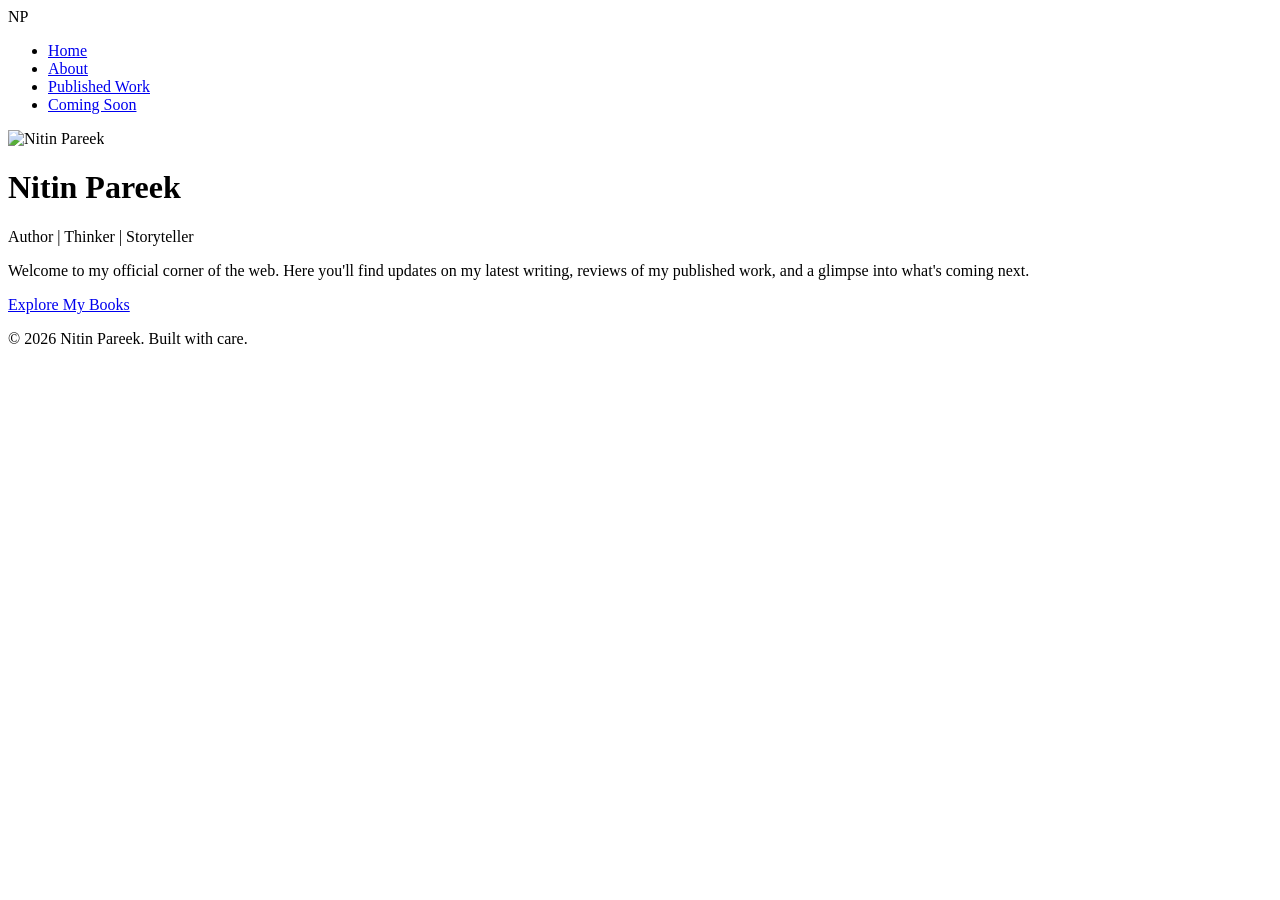
==== index.html @ 77d1ccd4 "Create index.html initial code from Gemini" ====
<!DOCTYPE html>
<html lang="en">
<head>
    <meta charset="UTF-8">
    <meta name="viewport" content="width=device-width, initial-scale=1.0">
    <title>Nitin Pareek | Author</title>
    <link rel="stylesheet" href="style.css">
    <link href="https://fonts.googleapis.com/css2?family=Montserrat:wght@400;700&family=Playfair+Display:ital,wght@0,400;0,700;1,400&display=swap" rel="stylesheet">
</head>
<body>

    <nav class="navbar">
        <div class="logo">NP</div>
        <ul class="nav-links">
            <li><a href="index.html">Home</a></li>
            <li><a href="about.html">About</a></li>
            <li><a href="works.html">Published Work</a></li>
            <li><a href="upcoming.html">Coming Soon</a></li>
        </ul>
    </nav>

    <header class="hero">
        <div class="container hero-flex">
            <div class="hero-image">
                <img src="nitin-photo.jpg" alt="Nitin Pareek">
            </div>
            <div class="hero-text">
                <h1>Nitin Pareek</h1>
                <p class="subtitle">Author | Thinker | Storyteller</p>
                <p class="description">
                    Welcome to my official corner of the web. Here you'll find updates on my latest writing, reviews of my published work, and a glimpse into what's coming next.
                </p>
                <a href="works.html" class="btn">Explore My Books</a>
            </div>
        </div>
    </header>

    <footer>
        <p>&copy; 2026 Nitin Pareek. Built with care.</p>
    </footer>

</body>
</html>
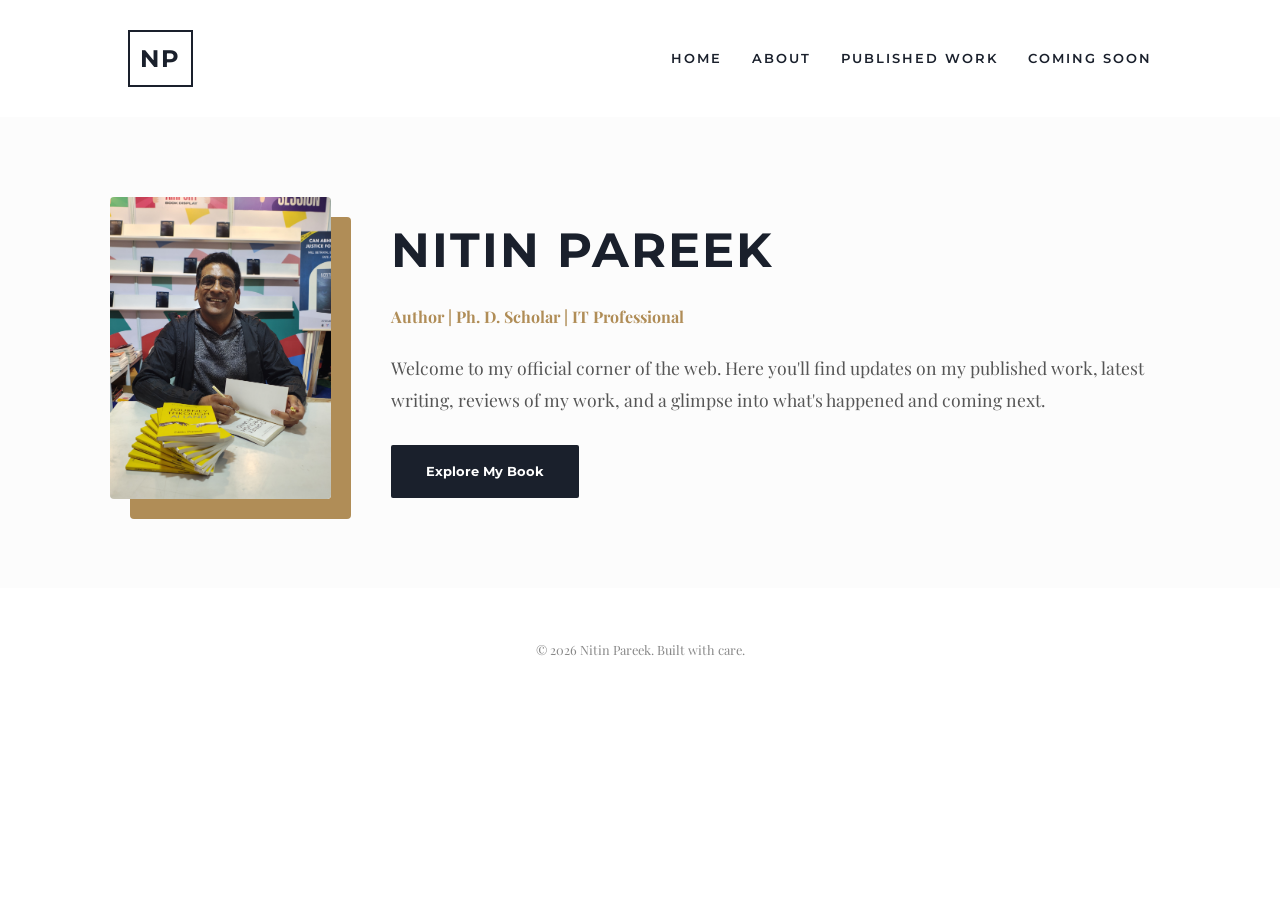
==== commit 7d6f9444: "Update index.html Made some changes" ====
--- a/index.html
+++ b/index.html
@@ -1,5 +1,6 @@
 <!DOCTYPE html>
 <html lang="en">
+
 <head>
     <meta charset="UTF-8">
     <meta name="viewport" content="width=device-width, initial-scale=1.0">
@@ -7,8 +8,8 @@
     <link rel="stylesheet" href="style.css">
     <link href="https://fonts.googleapis.com/css2?family=Montserrat:wght@400;700&family=Playfair+Display:ital,wght@0,400;0,700;1,400&display=swap" rel="stylesheet">
 </head>
+
 <body>
-
     <nav class="navbar">
         <div class="logo">NP</div>
         <ul class="nav-links">
@@ -18,26 +19,19 @@
             <li><a href="upcoming.html">Coming Soon</a></li>
         </ul>
     </nav>
-
     <header class="hero">
         <div class="container hero-flex">
-            <div class="hero-image">
-                <img src="nitin-photo.jpg" alt="Nitin Pareek">
-            </div>
+            <div class="hero-image"><img src="nitin-photo.jpg" alt="Nitin Pareek"></div>
             <div class="hero-text">
                 <h1>Nitin Pareek</h1>
-                <p class="subtitle">Author | Thinker | Storyteller</p>
-                <p class="description">
-                    Welcome to my official corner of the web. Here you'll find updates on my latest writing, reviews of my published work, and a glimpse into what's coming next.
-                </p>
-                <a href="works.html" class="btn">Explore My Books</a>
+                <p class="subtitle">Author | Ph. D. Scholar | IT Professional</p>
+                <p class="description">Welcome to my official corner of the web. Here you&apos;ll find updates on my published work, latest writing, reviews of my work, and a glimpse into what&apos;s happened and coming next.</p><a href="works.html" class="btn">Explore My Book</a>
             </div>
         </div>
     </header>
-
     <footer>
         <p>&copy; 2026 Nitin Pareek. Built with care.</p>
     </footer>
+</body>
 
-</body>
 </html>
--- a/style.css
+++ b/style.css
@@ -0,0 +1,128 @@
+/* General Reset */
+* { margin: 0; padding: 0; box-sizing: border-box; }
+
+:root {
+    --primary-color: #1a202c; /* Deep Navy */
+    --accent-color: #b08d57;  /* Gold/Tan */
+    --text-color: #333;
+    --bg-color: #ffffff;
+}
+
+body {
+    font-family: 'Playfair Display', serif; /* Elegant Serif for body */
+    line-height: 1.8;
+    color: var(--text-color);
+    background-color: var(--bg-color);
+}
+
+h1, h2, h3, .logo, .nav-links {
+    font-family: 'Montserrat', sans-serif; /* Modern Sans-Serif for headers */
+    text-transform: uppercase;
+    letter-spacing: 2px;
+}
+
+.container {
+    max-width: 1100px;
+    margin: 0 auto;
+    padding: 0 20px;
+}
+
+/* Navigation */
+.navbar {
+    display: flex;
+    justify-content: space-between;
+    align-items: center;
+    padding: 30px 10%;
+    background: #fff;
+}
+
+.logo {
+    font-size: 1.5rem;
+    font-weight: 700;
+    color: var(--primary-color);
+    border: 2px solid var(--primary-color);
+    padding: 5px 10px;
+}
+
+.nav-links {
+    display: flex;
+    list-style: none;
+    gap: 30px;
+}
+
+.nav-links a {
+    text-decoration: none;
+    color: var(--primary-color);
+    font-size: 0.8rem;
+    font-weight: 600;
+    transition: 0.3s;
+}
+
+.nav-links a:hover { color: var(--accent-color); }
+
+/* Hero Section */
+.hero {
+    padding: 80px 0;
+    background-color: #fcfcfc;
+}
+
+.hero-flex {
+    display: flex;
+    align-items: center;
+    gap: 60px;
+}
+
+.hero-image img {
+    width: 100%;
+    max-width: 400px;
+    border-radius: 4px;
+    box-shadow: 20px 20px 0px var(--accent-color); /* Elegant shadow effect */
+}
+
+.hero-text h1 {
+    font-size: 3rem;
+    color: var(--primary-color);
+    margin-bottom: 10px;
+}
+
+.subtitle {
+    color: var(--accent-color);
+    font-weight: bold;
+    margin-bottom: 20px;
+}
+
+.description {
+    font-size: 1.1rem;
+    margin-bottom: 30px;
+    color: #555;
+}
+
+.btn {
+    display: inline-block;
+    padding: 15px 35px;
+    background-color: var(--primary-color);
+    color: #fff;
+    text-decoration: none;
+    font-family: 'Montserrat', sans-serif;
+    font-size: 0.8rem;
+    font-weight: bold;
+    border-radius: 2px;
+    transition: 0.3s;
+}
+
+.btn:hover { background-color: var(--accent-color); }
+
+/* Footer */
+footer {
+    text-align: center;
+    padding: 50px 0;
+    font-size: 0.8rem;
+    color: #888;
+}
+
+/* Responsive */
+@media (max-width: 768px) {
+    .hero-flex { flex-direction: column; text-align: center; }
+    .nav-links { display: none; } /* Simplification for now */
+    .hero-image img { box-shadow: 10px 10px 0px var(--accent-color); }
+}
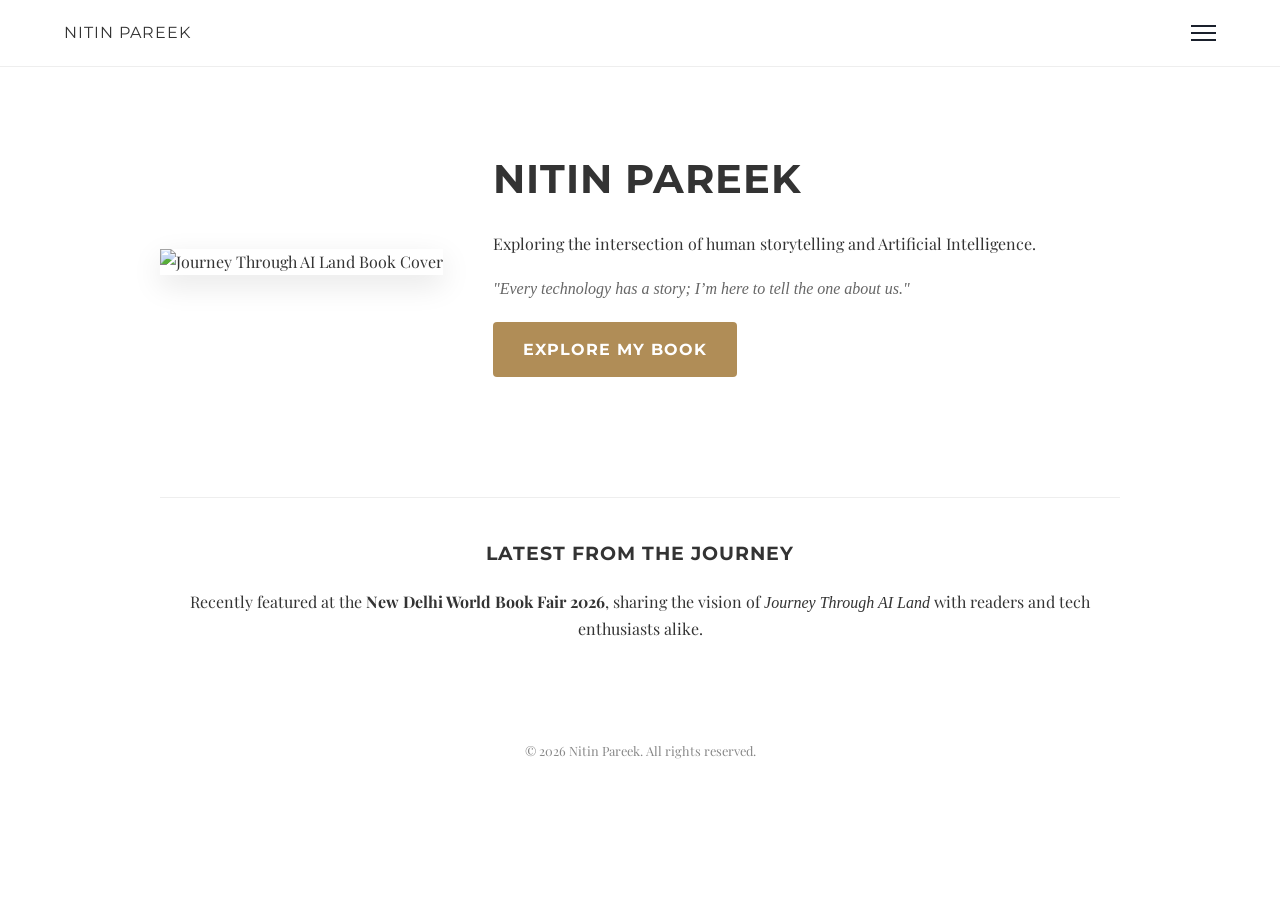
==== commit 8c1f9af5: "Update index.html" ====
--- a/index.html
+++ b/index.html
@@ -1,37 +1,48 @@
 <!DOCTYPE html>
 <html lang="en">
-
 <head>
     <meta charset="UTF-8">
     <meta name="viewport" content="width=device-width, initial-scale=1.0">
     <title>Nitin Pareek | Author</title>
+    <link href="https://fonts.googleapis.com/css2?family=Montserrat:wght@400;700&family=Playfair+Display:ital,wght@0,400;0,700;1,400&display=swap" rel="stylesheet">
     <link rel="stylesheet" href="style.css">
-    <link href="https://fonts.googleapis.com/css2?family=Montserrat:wght@400;700&family=Playfair+Display:ital,wght@0,400;0,700;1,400&display=swap" rel="stylesheet">
+    <script src="header.js" defer></script>
 </head>
+<body>
 
-<body>
-    <nav class="navbar">
-        <div class="logo">NP</div>
-        <ul class="nav-links">
-            <li><a href="index.html">Home</a></li>
-            <li><a href="about.html">About</a></li>
-            <li><a href="works.html">Published Work</a></li>
-            <li><a href="upcoming.html">Coming Soon</a></li>
-        </ul>
-    </nav>
-    <header class="hero">
-        <div class="container hero-flex">
-            <div class="hero-image"><img src="nitin-photo.jpg" alt="Nitin Pareek"></div>
-            <div class="hero-text">
+    <main class="container">
+        <section class="hero-flex">
+            <div class="hero-image">
+                <img src="photos/book-cover.jpg" alt="Journey Through AI Land Book Cover">
+            </div>
+
+            <div class="hero-content">
                 <h1>Nitin Pareek</h1>
-                <p class="subtitle">Author | Ph. D. Scholar | IT Professional</p>
-                <p class="description">Welcome to my official corner of the web. Here you&apos;ll find updates on my published work, latest writing, reviews of my work, and a glimpse into what&apos;s happened and coming next.</p><a href="works.html" class="btn">Explore My Book</a>
+                <p class="subtitle">Exploring the intersection of human storytelling and Artificial Intelligence.</p>
+                
+                <p style="margin-top: 20px; color: #666; font-style: italic;">
+                    "Every technology has a story; I’m here to tell the one about us."
+                </p>
+
+                <div class="cta-area">
+                    <a href="works.html" class="btn-primary">Explore My Book</a>
+                </div>
             </div>
-        </div>
-    </header>
+        </section>
+
+        <hr style="border: 0; border-top: 1px solid #eee; margin: 40px 0;">
+
+        <section style="text-align: center; padding-bottom: 60px;">
+            <h2 style="font-size: 1.2rem; margin-bottom: 20px;">Latest from the Journey</h2>
+            <p>Recently featured at the <strong>New Delhi World Book Fair 2026</strong>, sharing the vision of <em>Journey Through AI Land</em> with readers and tech enthusiasts alike.</p>
+        </section>
+    </main>
+
     <footer>
-        <p>&copy; 2026 Nitin Pareek. Built with care.</p>
+        <p style="text-align: center; padding: 40px 0; font-size: 0.8rem; color: #888;">
+            &copy; 2026 Nitin Pareek. All rights reserved.
+        </p>
     </footer>
+
 </body>
-
 </html>
--- a/style.css
+++ b/style.css
@@ -1,128 +1,213 @@
-/* General Reset */
-* { margin: 0; padding: 0; box-sizing: border-box; }
+/* =========================================
+   1. CORE RESET & VARIABLES
+   ========================================= */
+* { 
+    margin: 0; 
+    padding: 0; 
+    box-sizing: border-box; 
+}
 
 :root {
-    --primary-color: #1a202c; /* Deep Navy */
-    --accent-color: #b08d57;  /* Gold/Tan */
+    --primary-color: #1a202c; 
+    --accent-color: #b08d57;  
     --text-color: #333;
     --bg-color: #ffffff;
 }
 
 body {
-    font-family: 'Playfair Display', serif; /* Elegant Serif for body */
-    line-height: 1.8;
+    font-family: 'Playfair Display', serif;
+    line-height: 1.6;
     color: var(--text-color);
     background-color: var(--bg-color);
-}
-
-h1, h2, h3, .logo, .nav-links {
-    font-family: 'Montserrat', sans-serif; /* Modern Sans-Serif for headers */
+    overflow-x: hidden;
+}
+
+h1, h2, h3, .logo, .nav-links, .btn-primary {
+    font-family: 'Montserrat', sans-serif;
     text-transform: uppercase;
-    letter-spacing: 2px;
+    letter-spacing: 1px;
 }
 
 .container {
-    max-width: 1100px;
+    max-width: 1000px;
     margin: 0 auto;
     padding: 0 20px;
 }
 
-/* Navigation */
+/* =========================================
+   2. GLOBAL HAMBURGER NAV (Works with header.js)
+   ========================================= */
 .navbar {
     display: flex;
     justify-content: space-between;
     align-items: center;
-    padding: 30px 10%;
+    padding: 20px 5%;
     background: #fff;
-}
-
-.logo {
-    font-size: 1.5rem;
-    font-weight: 700;
-    color: var(--primary-color);
-    border: 2px solid var(--primary-color);
-    padding: 5px 10px;
+    border-bottom: 1px solid #eee;
+    position: sticky;
+    top: 0;
+    z-index: 1001;
+}
+
+.hamburger {
+    display: flex;
+    flex-direction: column;
+    gap: 5px;
+    cursor: pointer;
+    z-index: 1002;
+}
+
+.bar {
+    width: 25px;
+    height: 2px;
+    background-color: var(--primary-color);
+    transition: 0.4s;
 }
 
 .nav-links {
-    display: flex;
+    position: fixed;
+    top: 0;
+    right: -100%; 
+    width: 280px;
+    height: 100vh;
+    background: #fff;
+    display: flex;
+    flex-direction: column;
+    justify-content: center;
+    align-items: center;
+    gap: 25px;
+    transition: 0.4s ease-in-out;
+    z-index: 1001;
     list-style: none;
-    gap: 30px;
-}
+    box-shadow: -5px 0 15px rgba(0,0,0,0.05);
+}
+
+.nav-links.active { right: 0; }
 
 .nav-links a {
     text-decoration: none;
     color: var(--primary-color);
-    font-size: 0.8rem;
-    font-weight: 600;
-    transition: 0.3s;
-}
-
-.nav-links a:hover { color: var(--accent-color); }
-
-/* Hero Section */
-.hero {
+    font-size: 1.1rem;
+    font-weight: 500;
+}
+
+.nav-overlay {
+    position: fixed;
+    top: 0;
+    left: 0;
+    width: 100%;
+    height: 100%;
+    background: rgba(0,0,0,0.3);
+    display: none;
+    z-index: 1000;
+}
+
+.nav-overlay.active { display: block; }
+
+/* =========================================
+   3. INDEX / HERO SECTION
+   ========================================= */
+.hero-flex {
+    display: flex;
+    align-items: center;
+    gap: 50px;
     padding: 80px 0;
-    background-color: #fcfcfc;
-}
-
-.hero-flex {
-    display: flex;
-    align-items: center;
-    gap: 60px;
 }
 
 .hero-image img {
+    max-width: 350px; /* STOPS IMAGE FROM BEING TOO BIG */
     width: 100%;
-    max-width: 400px;
-    border-radius: 4px;
-    box-shadow: 20px 20px 0px var(--accent-color); /* Elegant shadow effect */
-}
-
-.hero-text h1 {
-    font-size: 3rem;
-    color: var(--primary-color);
-    margin-bottom: 10px;
-}
-
-.subtitle {
-    color: var(--accent-color);
-    font-weight: bold;
-    margin-bottom: 20px;
-}
-
-.description {
-    font-size: 1.1rem;
-    margin-bottom: 30px;
-    color: #555;
-}
-
-.btn {
+    height: auto;
+    box-shadow: 0 10px 30px rgba(0,0,0,0.1);
+}
+
+.hero-content h1 { font-size: 2.5rem; margin-bottom: 20px; }
+
+.btn-primary {
     display: inline-block;
-    padding: 15px 35px;
-    background-color: var(--primary-color);
+    padding: 15px 30px;
+    background-color: var(--accent-color);
     color: #fff;
     text-decoration: none;
-    font-family: 'Montserrat', sans-serif;
-    font-size: 0.8rem;
-    font-weight: bold;
-    border-radius: 2px;
-    transition: 0.3s;
-}
-
-.btn:hover { background-color: var(--accent-color); }
-
-/* Footer */
-footer {
-    text-align: center;
-    padding: 50px 0;
-    font-size: 0.8rem;
-    color: #888;
-}
-
-/* Responsive */
-@media (max-width: 768px) {
-    .hero-flex { flex-direction: column; text-align: center; }
-    .nav-links { display: none; } /* Simplification for now */
-    .hero-image img { box-shadow: 10px 10px 0px var(--accent-color); }
-}
+    font-weight: 700;
+    border-radius: 4px;
+    margin-top: 20px;
+}
+
+/* =========================================
+   4. MY BOOK PAGE (WORKS.HTML)
+   ========================================= */
+.book-display {
+    display: flex;
+    gap: 40px;
+    margin-top: 40px;
+}
+
+.book-main-img {
+    max-width: 300px; /* STOPS BOOK COVER FROM BEING TOO BIG */
+    width: 100%;
+    height: auto;
+}
+
+/* Store Logos (Amazon/Google) */
+.store-link img {
+    height: 35px; /* STOPS LOGOS FROM LOOKING HUGE */
+    width: auto;
+    display: block;
+}
+
+.store-grid {
+    display: grid;
+    grid-template-columns: repeat(auto-fit, minmax(200px, 1fr));
+    gap: 20px;
+    margin-top: 30px;
+}
+
+/* =========================================
+   5. GALLERY (3-COLUMN BALANCED GRID)
+   ========================================= */
+.gallery-grid {
+    display: grid;
+    grid-template-columns: repeat(3, 1fr);
+    gap: 20px;
+    margin: 40px auto;
+}
+
+.gallery-item {
+    display: flex;
+    justify-content: center;
+    align-items: center;
+    height: 300px;
+    overflow: hidden;
+}
+
+.gallery-item img {
+    max-width: 100%;
+    max-height: 100%;
+    object-fit: contain;
+    cursor: pointer;
+}
+
+/* =========================================
+   6. WRITINGS / ARTICLES
+   ========================================= */
+.article-card {
+    padding: 30px;
+    border-bottom: 1px solid #eee;
+    margin-bottom: 20px;
+}
+
+.category { color: var(--accent-color); font-weight: bold; font-size: 0.8rem; }
+
+/* =========================================
+   7. RESPONSIVE DESIGN
+   ========================================= */
+@media (max-width: 850px) {
+    .hero-flex, .book-display { flex-direction: column; text-align: center; }
+    .gallery-grid { grid-template-columns: repeat(2, 1fr); }
+}
+
+@media (max-width: 500px) {
+    .gallery-grid { grid-template-columns: 1fr; }
+    .hero-image img { max-width: 250px; }
+}
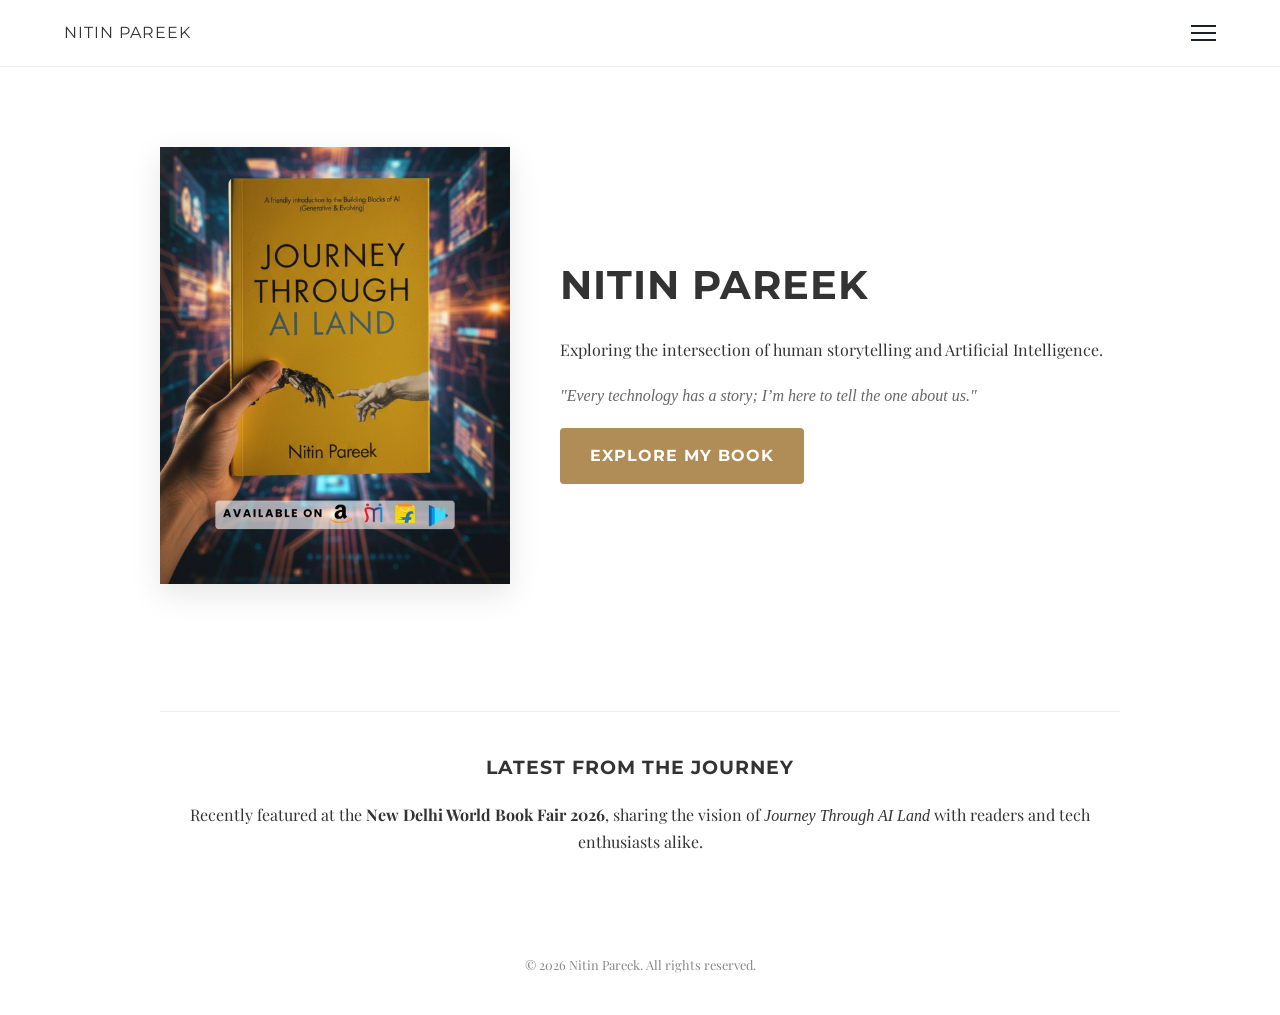
==== commit c5207b65: "Update index.html" ====
--- a/index.html
+++ b/index.html
@@ -13,7 +13,7 @@
     <main class="container">
         <section class="hero-flex">
             <div class="hero-image">
-                <img src="photos/book-cover.jpg" alt="Journey Through AI Land Book Cover">
+                <img src="book-cover.jpg" alt="Journey Through AI Land Book Cover">
             </div>
 
             <div class="hero-content">
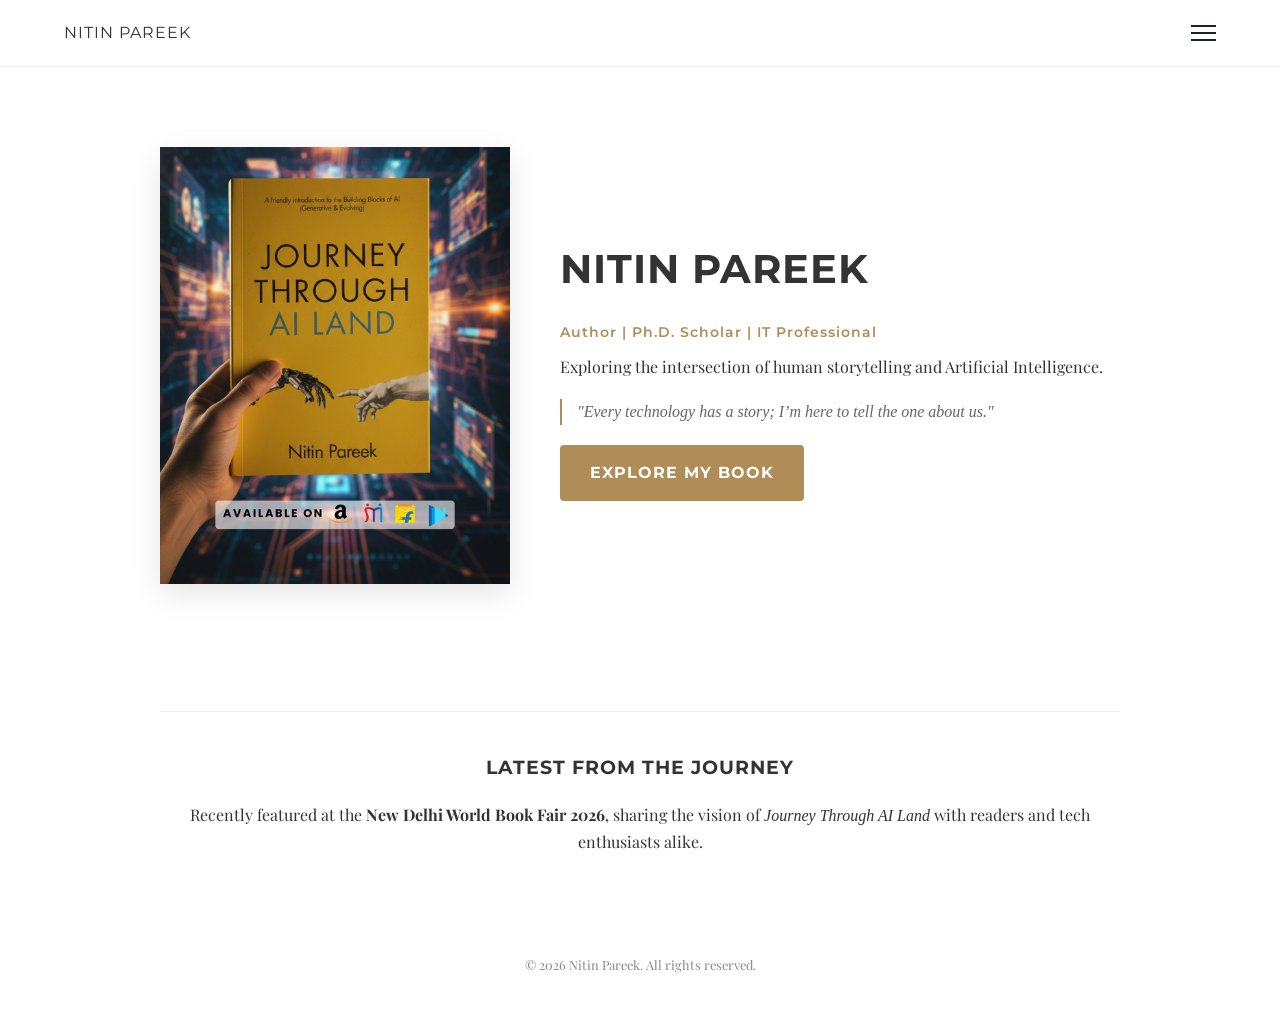
==== commit 06f08c0a: "Update index.html" ====
--- a/index.html
+++ b/index.html
@@ -18,12 +18,14 @@
 
             <div class="hero-content">
                 <h1>Nitin Pareek</h1>
+                <p class="credentials">Author | Ph.D. Scholar | IT Professional</p>
+                
                 <p class="subtitle">Exploring the intersection of human storytelling and Artificial Intelligence.</p>
                 
-                <p style="margin-top: 20px; color: #666; font-style: italic;">
+                <p style="margin-top: 20px; color: #666; font-style: italic; border-left: 2px solid #b08d57; padding-left: 15px;">
                     "Every technology has a story; I’m here to tell the one about us."
                 </p>
-
+            
                 <div class="cta-area">
                     <a href="works.html" class="btn-primary">Explore My Book</a>
                 </div>
--- a/style.css
+++ b/style.css
@@ -211,3 +211,13 @@
     .gallery-grid { grid-template-columns: 1fr; }
     .hero-image img { max-width: 250px; }
 }
+
+
+.credentials {
+    font-family: 'Montserrat', sans-serif;
+    font-size: 0.9rem;
+    letter-spacing: 1px;
+    color: #b08d57; /* Gold/Bronze accent */
+    margin-bottom: 10px;
+    font-weight: 600;
+}
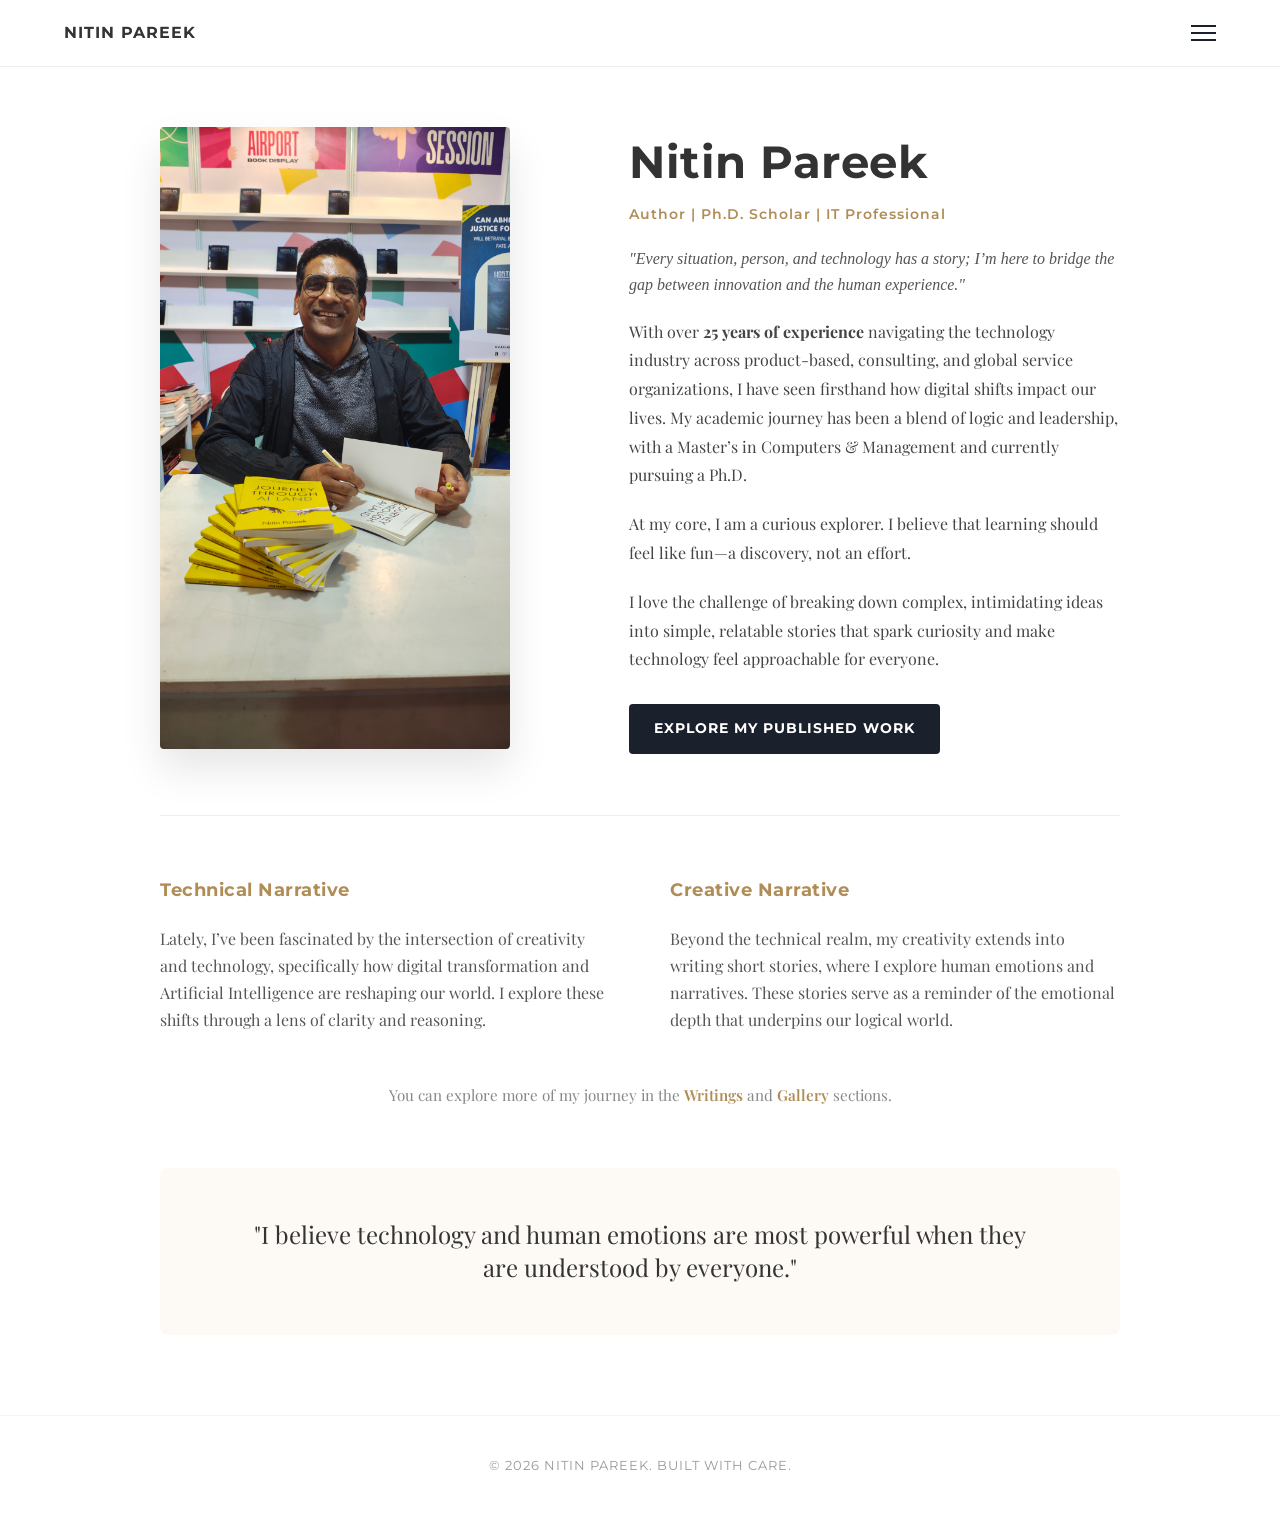
==== commit d093a681: "Rename index1.html to index.html" ====
--- a/index.html
+++ b/index.html
@@ -3,46 +3,79 @@
 <head>
     <meta charset="UTF-8">
     <meta name="viewport" content="width=device-width, initial-scale=1.0">
-    <title>Nitin Pareek | Author</title>
+    <title>Nitin Pareek | Author, Ph.D. Scholar, IT Professional</title>
+    <link rel="stylesheet" href="style.css">
     <link href="https://fonts.googleapis.com/css2?family=Montserrat:wght@400;700&family=Playfair+Display:ital,wght@0,400;0,700;1,400&display=swap" rel="stylesheet">
-    <link rel="stylesheet" href="style.css">
     <script src="header.js" defer></script>
 </head>
 <body>
 
     <main class="container">
-        <section class="hero-flex">
-            <div class="hero-image">
-                <img src="book-cover.jpg" alt="Journey Through AI Land Book Cover">
+        <section class="hero-flex" style="padding: 60px 0; align-items: flex-start; gap: 60px;">
+            <div class="hero-image" style="flex: 1;">
+                <img src="photos/12.jpg" alt="Nitin Pareek Signing Book" style="width: 100%; border-radius: 4px; box-shadow: 0 20px 40px rgba(0,0,0,0.1);">
             </div>
+            
+            <div class="hero-content" style="flex: 1.2;">
+                <h1 style="font-size: 2.8rem; margin-bottom: 5px;">Nitin Pareek</h1>
+                <p class="credentials" style="margin-bottom: 20px;">Author | Ph.D. Scholar | IT Professional</p>
+                
+                <p style="font-family: 'Playfair Display'; font-style: italic; font-size: 1.0rem; color: #555; line-height: 1.6; margin-bottom: 20px;">
+                    "Every situation, person, and technology has a story; I’m here to bridge the gap between innovation and the human experience."
+                </p>
 
-            <div class="hero-content">
-                <h1>Nitin Pareek</h1>
-                <p class="credentials">Author | Ph.D. Scholar | IT Professional</p>
-                
-                <p class="subtitle">Exploring the intersection of human storytelling and Artificial Intelligence.</p>
-                
-                <p style="margin-top: 20px; color: #666; font-style: italic; border-left: 2px solid #b08d57; padding-left: 15px;">
-                    "Every technology has a story; I’m here to tell the one about us."
-                </p>
-            
-                <div class="cta-area">
-                    <a href="works.html" class="btn-primary">Explore My Book</a>
+                <div class="about-text" style="font-size: 1.0rem; color: #444; line-height: 1.8;">
+                    <p style="margin-bottom: 20px;">
+                        With over <strong>25 years of experience</strong> navigating the technology industry across product-based, consulting, and global service organizations, I have seen firsthand how digital shifts impact our lives. My academic journey has been a blend of logic and leadership, with a Master’s in Computers & Management and currently pursuing a Ph.D.
+                    </p>
+                    <p style="margin-bottom: 20px;">
+                        At my core, I am a curious explorer. I believe that learning should feel like fun—a discovery, not an effort. 
+                    </p>
+                    <p style="margin-bottom: 30px;">
+                        I love the challenge of breaking down complex, intimidating ideas into simple, relatable stories that spark curiosity and make technology feel approachable for everyone.
+                    </p>
+                    <a href="works.html" class="universal-btn">Explore My Published Work</a>
                 </div>
             </div>
         </section>
 
-        <hr style="border: 0; border-top: 1px solid #eee; margin: 40px 0;">
+        <section style="padding: 60px 0; border-top: 1px solid #eee;">
+            <div style="display: grid; grid-template-columns: 1fr 1fr; gap: 60px;">
+                <div>
+                    <h2 class="section-heading left" style="margin-top: 0; font-size: 1.1rem; color: #b08d57;">Technical Narrative</h2>
+                    <p style="color: #555; line-height: 1.7;">
+                        Lately, I’ve been fascinated by the intersection of creativity and technology, specifically how digital transformation and Artificial Intelligence are reshaping our world. I explore these shifts through a lens of clarity and reasoning.
+                    </p>
+                </div>
+                <div>
+                    <h2 class="section-heading left" style="margin-top: 0; font-size: 1.1rem; color: #b08d57;">Creative Narrative</h2>
+                    <p style="color: #555; line-height: 1.7;">
+                        Beyond the technical realm, my creativity extends into writing short stories, where I explore human emotions and narratives. These stories serve as a reminder of the emotional depth that underpins our logical world.
+                    </p>
+                </div>
+            </div>
 
-        <section style="text-align: center; padding-bottom: 60px;">
-            <h2 style="font-size: 1.2rem; margin-bottom: 20px;">Latest from the Journey</h2>
-            <p>Recently featured at the <strong>New Delhi World Book Fair 2026</strong>, sharing the vision of <em>Journey Through AI Land</em> with readers and tech enthusiasts alike.</p>
+            <div style="text-align: center; margin-top: 50px;">
+                <p style="color: #888; font-size: 0.95rem;">
+                    You can explore more of my journey in the 
+                    <a href="writings.html" style="color: #b08d57; text-decoration: none; font-weight: 600;">Writings</a> and 
+                    <a href="gallery.html" style="color: #b08d57; text-decoration: none; font-weight: 600;">Gallery</a> sections.
+                </p>
+            </div>
+        </section>
+
+        <section style="padding-bottom: 80px;">
+            <div style="text-align: center; padding: 50px 30px; background: #fdfaf5; border-radius: 8px;">
+                <p style="font-family: 'Playfair Display'; font-size: 1.5rem; color: #333; line-height: 1.4; max-width: 800px; margin: 0 auto;">
+                    "I believe technology and human emotions are most powerful when they are understood by everyone."
+                </p>
+            </div>
         </section>
     </main>
 
-    <footer>
-        <p style="text-align: center; padding: 40px 0; font-size: 0.8rem; color: #888;">
-            &copy; 2026 Nitin Pareek. All rights reserved.
+    <footer style="border-top: 1px solid #f4f4f4;">
+        <p style="text-align: center; padding: 40px; color: #999; font-size: 0.8rem; font-family: 'Montserrat'; letter-spacing: 1px;">
+            &copy; 2026 NITIN PAREEK. BUILT WITH CARE.
         </p>
     </footer>
 
--- a/style.css
+++ b/style.css
@@ -1,3 +1,8 @@
+
+html {
+    scroll-behavior: smooth;
+}
+
 /* =========================================
    1. CORE RESET & VARIABLES
    ========================================= */
@@ -22,10 +27,19 @@
     overflow-x: hidden;
 }
 
-h1, h2, h3, .logo, .nav-links, .btn-primary {
-    font-family: 'Montserrat', sans-serif;
-    text-transform: uppercase;
+/* CHANGE HERE: Removed Uppercase from Headings */
+h1, h2, h3 {
+    font-family: 'Montserrat', sans-serif;
+    text-transform: none; /* Allows Initial Caps from your HTML */
+    letter-spacing: 0.5px;
+}
+
+/* Kept Uppercase for Navigation and Buttons for visual strength */
+.logo, .nav-links a, .btn-primary, .universal-btn, .connect-btn {
+    font-family: 'Montserrat', sans-serif;
+    text-transform: uppercase; 
     letter-spacing: 1px;
+    font-weight: 700;
 }
 
 .container {
@@ -33,6 +47,8 @@
     margin: 0 auto;
     padding: 0 20px;
 }
+
+
 
 /* =========================================
    2. GLOBAL HAMBURGER NAV (Works with header.js)
@@ -164,40 +180,200 @@
 }
 
 /* =========================================
-   5. GALLERY (3-COLUMN BALANCED GRID)
+   5. GALLERY (FIXED SQUARE GRID - FACE PROTECTION)
    ========================================= */
 .gallery-grid {
     display: grid;
-    grid-template-columns: repeat(3, 1fr);
+    grid-template-columns: repeat(3, 1fr); 
+    gap: 12px; /* Uniform spacing */
+    max-width: 1000px;
+    margin: 40px auto;
+}
+
+.gallery-item {
+    width: 100%;
+    aspect-ratio: 1 / 1; /* Forces a perfect square container */
+    overflow: hidden;
+    background: #f4f4f4;
+    border-radius: 4px;
+}
+
+.gallery-item img {
+    width: 100%;
+    height: 100%;
+    /* MAGIC FIX BELOW */
+    object-fit: cover; 
+    object-position: top; /* Ensures heads/faces aren't cut off */
+    cursor: pointer;
+    transition: transform 0.4s ease;
+}
+
+.gallery-item img:hover {
+    transform: scale(1.05);
+}
+
+/* Mobile Responsiveness */
+@media (max-width: 850px) {
+    .gallery-grid { grid-template-columns: repeat(2, 1fr); }
+}
+
+@media (max-width: 500px) {
+    .gallery-grid { grid-template-columns: 1fr; }
+}
+
+
+/* =========================================
+    6. WRITINGS & ARTICLES (REFINED)
+   ========================================= */
+
+/* Section Headings - Balanced and Modern */
+.section-heading {
+    font-family: 'Montserrat', sans-serif;
+    font-weight: 700;
+    font-size: 1.1rem; /* Scaled for hierarchy */
+    color: #1a202c;
+    margin: 60px 0 30px;
+    display: flex;
+    align-items: center;
+    justify-content: center;
+    text-transform: none; /* Initial Caps instead of All-Caps */
+    letter-spacing: 0.5px;
+}
+
+/* Section Headings - Unified Left Alignment */
+.section-heading.left {
+    font-family: 'Montserrat', sans-serif;
+    font-weight: 700;
+    font-size: 1.1rem;
+    color: #1a202c;
+    margin: 40px 0 20px;
+    display: flex;
+    align-items: center;
+    justify-content: flex-start;
+    text-transform: none; /* Forces Initial Caps */
+    letter-spacing: 0.5px;
+    text-align: left;
+}
+
+/* Sub-titles for Book & Event Items - Toned Down */
+.sub-title-item {
+    font-family: 'Playfair Display', serif;
+    font-size: 1.3rem; 
+    color: #2d3748;
+    margin-bottom: 8px;
+    font-weight: 700;
+    text-transform: none; /* Forces Initial Caps */
+}
+
+/* Status Tag & Categories (Small Bronze Text) */
+.status-tag, .category {
+    font-family: 'Montserrat', sans-serif;
+    font-weight: 600;
+    color: #b08d57;
+    text-transform: none; /* Forces Initial Caps */
+    font-size: 0.75rem;
+    letter-spacing: 0.5px;
+    margin-bottom: 12px;
+    display: block;
+}
+
+.bracket-text {
+    font-weight: 400;
+    color: #a0aec0;
+    font-size: 0.85rem;
+    margin-left: 8px;
+}
+
+/* Articles and Event Cards */
+.articles-list {
+    display: flex;
+    flex-direction: column;
     gap: 20px;
-    margin: 40px auto;
-}
-
-.gallery-item {
-    display: flex;
-    justify-content: center;
-    align-items: center;
-    height: 300px;
-    overflow: hidden;
-}
-
-.gallery-item img {
-    max-width: 100%;
-    max-height: 100%;
-    object-fit: contain;
-    cursor: pointer;
-}
-
-/* =========================================
-   6. WRITINGS / ARTICLES
-   ========================================= */
-.article-card {
+}
+
+.article-card, .event-card {
     padding: 30px;
+    background: #fff;
+    border: 1px solid #f0f0f0;
+    border-radius: 4px;
+    transition: 0.3s;
+}
+
+.article-card:hover, .event-card:hover {
+    border-color: #b08d57;
+    box-shadow: 0 5px 15px rgba(0,0,0,0.04);
+}
+
+.article-card h3 a {
+    text-decoration: none;
+    color: #1a202c;
+    font-family: 'Playfair Display', serif;
+    font-size: 1.4rem;
+    display: block;
+    margin-bottom: 10px;
+}
+
+/* On the Horizon Block - Tightened Spacing */
+.horizon-block {
+    background: #fdfaf5;
+    padding: 30px 40px; 
+    border-radius: 6px;
+    margin: 10px 0 60px;
+    border-left: 4px solid #b08d57;
+}
+
+.horizon-text p {
+    margin-bottom: 15px;
+    line-height: 1.7;
+    color: #555;
+    font-size: 1rem; /* Standard font size for better reading */
+}
+
+.horizon-quote {
+    margin-top: 25px;
+    font-family: 'Playfair Display', serif;
+    font-style: italic;
+    font-size: 1.1rem;
+    color: #444;
+    border-top: 1px solid #eee;
+    padding-top: 15px;
+}
+
+.read-more {
+    font-family: 'Montserrat', sans-serif;
+    font-weight: 700;
+    font-size: 0.8rem;
+    text-decoration: none;
+    color: #b08d57;
+    text-transform: uppercase;
+    letter-spacing: 0.5px;
+}
+
+/* Section Dividers (If still using horizontal lines) */
+.section-divider {
+    text-align: center;
     border-bottom: 1px solid #eee;
-    margin-bottom: 20px;
-}
-
-.category { color: var(--accent-color); font-weight: bold; font-size: 0.8rem; }
+    line-height: 0.1em;
+    margin: 40px 0 50px;
+}
+
+.section-divider span {
+    background: #fff;
+    padding: 0 20px;
+    color: #a0aec0;
+    font-size: 0.75rem;
+    font-family: 'Montserrat';
+}
+
+/* Responsive Fixes */
+@media (max-width: 768px) {
+    .event-card {
+        text-align: center;
+    }
+    .horizon-block {
+        padding: 30px 20px;
+    }
+}
 
 /* =========================================
    7. RESPONSIVE DESIGN
@@ -212,6 +388,21 @@
     .hero-image img { max-width: 250px; }
 }
 
+.connect-btn {
+    display: inline-flex;
+    align-items: center;
+    background: #0077b5;
+    color: #fff;
+    padding: 12px 25px;
+    border-radius: 4px;
+    text-decoration: none;
+    font-family: 'Montserrat';
+    font-weight: 700;
+    font-size: 0.9rem;
+    transition: 0.3s;
+    width: 220px;
+    justify-content: center;
+}
 
 .credentials {
     font-family: 'Montserrat', sans-serif;
@@ -221,3 +412,233 @@
     margin-bottom: 10px;
     font-weight: 600;
 }
+
+
+.store-group p {
+    font-size: 0.8rem;
+    margin-bottom: 5px;
+    color: #444;
+}
+
+.store-grid {
+    display: flex;
+    gap: 20px;
+    margin-bottom: 15px;
+}
+
+.store-link img {
+    height: 22px; /* Keeping them professional and small */
+    width: auto;
+}
+
+.review-card {
+    font-family: 'Playfair Display', serif;
+    font-style: italic;
+    padding: 20px;
+    background: #f9f9f9;
+    border-radius: 8px;
+    font-size: 1rem;
+    line-height: 1.4;
+}
+
+.review-card cite {
+    display: block;
+    margin-top: 10px;
+    font-size: 0.75rem;
+    font-style: normal;
+    font-family: 'Montserrat', sans-serif;
+    color: var(--accent-color);
+}
+
+@media (max-width: 768px) {
+    .reviews-grid { grid-template-columns: 1fr; }
+}
+
+
+/*.review-box {
+    background: #fdfdfd;
+    padding: 25px;
+    border: 1px solid #f0f0f0;
+    font-size: 0.95rem;
+    font-style: italic;
+    line-height: 1.5;
+    text-align: center;
+    border-radius: 4px;
+    box-shadow: 0 4px 10px rgba(0,0,0,0.02);
+}*/
+
+.review-box {
+    background: #fdfdfd;
+    padding: 25px;
+    border: 1px solid #efefef;
+    border-radius: 8px;
+    box-shadow: 0 4px 6px rgba(0,0,0,0.02);
+    transition: transform 0.2s;
+}
+
+.review-box:hover {
+    transform: translateY(-5px);
+    border-color: #b08d57;
+}
+
+.review-box span {
+    display: block;
+    margin-top: 15px;
+    font-style: normal;
+    font-family: 'Montserrat', sans-serif;
+    font-weight: 700;
+    font-size: 0.75rem;
+    color: var(--accent-color);
+    text-transform: uppercase;
+}
+
+/* Responsive Grid for Reviews */
+@media (max-width: 900px) {
+    .reviews-grid { grid-template-columns: repeat(2, 1fr); }
+}
+
+@media (max-width: 600px) {
+    .reviews-grid { grid-template-columns: 1fr; }
+    .store-flex { gap: 20px; }
+}
+
+
+/* About Page Photo Wrap */
+.profile-photo {
+    width: 250px;
+    height: 250px;
+    object-fit: cover; /* Ensures it stays a perfect square */
+    float: left;
+    margin: 0 30px 20px 0; /* Space on the right and bottom */
+    border-radius: 4px;
+    box-shadow: 0 10px 20px rgba(0,0,0,0.1);
+}
+
+.about-content p {
+    margin-bottom: 20px;
+    line-height: 1.8;
+    font-size: 1.1rem;
+    color: #444;
+}
+
+/* Mobile Fix for About Page */
+@media (max-width: 650px) {
+    .profile-photo {
+        float: none;
+        display: block;
+        margin: 0 auto 30px auto; /* Centers photo on mobile */
+        width: 100%;
+        max-width: 300px;
+        height: 300px;
+    }
+    .about-content p {
+        text-align: left;
+    }
+}
+
+/* Store Logos */
+.store-grid-flex {
+    display: flex;
+    justify-content: center;
+    align-items: center;
+    gap: 40px;
+    flex-wrap: wrap;
+}
+.store-grid-flex img { height: 24px; width: auto; opacity: 0.7; transition: 0.3s; }
+.store-grid-flex img:hover { opacity: 1; }
+.text-logo { font-weight: 700; color: #d32f2f; text-decoration: none; font-size: 1.1rem; }
+
+/* Flag Grid */
+.flag-grid {
+    display: grid;
+    grid-template-columns: repeat(auto-fit, minmax(80px, 1fr));
+    gap: 20px;
+    text-align: center;
+}
+.flag-item img { width: 30px; height: 20px; box-shadow: 0 2px 5px rgba(0,0,0,0.1); border-radius: 2px; }
+.flag-item a { text-decoration: none; color: #666; font-size: 0.75rem; display: block; margin-top: 5px; font-family: 'Montserrat'; }
+
+/* Universal Button */
+.universal-btn {
+    display: inline-block;
+    padding: 12px 25px;
+    background: #1a202c;
+    color: #fff;
+    text-decoration: none;
+    font-weight: 700;
+    font-size: 0.9rem;
+    border-radius: 4px;
+    text-transform: uppercase;
+}
+
+/* Review Box Expansion */
+/*.review-box h3 { font-size: 1rem; margin-bottom: 10px; color: #1a202c; }*/
+/*.reviews-grid { display: grid; grid-template-columns: repeat(3, 1fr); gap: 20px; }*/
+.review-box h3 { font-size: 0.9rem; color: #1a202c; margin-bottom: 10px; font-family: 'Montserrat';}
+.reviews-grid { display: grid; grid-template-columns: repeat(3, 1fr); gap: 20px; align-items: start;}
+.review-box p { font-style: italic; font-size: 0.95rem; line-height: 1.5; }
+
+/* Handles Book Page & Reviews */
+@media (max-width: 900px) {
+    .book-hero { flex-direction: column; text-align: center; }
+    /*.reviews-grid { grid-template-columns: repeat(2, 1fr); }*/
+    .reviews-grid { grid-template-columns: 1fr; }
+    .review-box[style*="span 2"] { grid-column: span 1 !important; }
+}
+
+/* Handles Connect Page */
+@media (max-width: 850px) {
+    .connect-grid {
+        grid-template-columns: 1fr !important; 
+        gap: 40px !important;
+    }
+    .contact-info {
+        text-align: center;
+    }
+    .contact-info .section-heading.left {
+        justify-content: center;
+    }
+    .contact-info ul li {
+        margin-bottom: 25px;
+    }
+}
+
+/* =========================================
+   8. FINAL TYPOGRAPHY OVERRIDES
+   ========================================= */
+
+/* This stops the "shouting" on specific items */
+.page-title, 
+.article-card h3, 
+.article-card h3 a,
+.sub-title-item, 
+.section-heading {
+    text-transform: none !important; 
+    letter-spacing: normal;
+}
+
+/* Ensures category tags and the upcoming book status also use soft caps */
+.category, .status-tag {
+    text-transform: none !important;
+    font-weight: 600;
+    letter-spacing: 0.5px;
+}
+
+/* Ensures bracketed text remains subtle */
+.bracket-text {
+    text-transform: none !important;
+    font-weight: 400;
+    color: #a0aec0;
+}
+
+/* Quick Connect Bar Mobile Fix */
+@media (max-width: 650px) {
+    .quick-connect-bar {
+        flex-direction: column;
+        text-align: center;
+        gap: 25px;
+    }
+    .form-scroll-window {
+        height: 500px; /* Slightly shorter for small screens */
+    }
+}
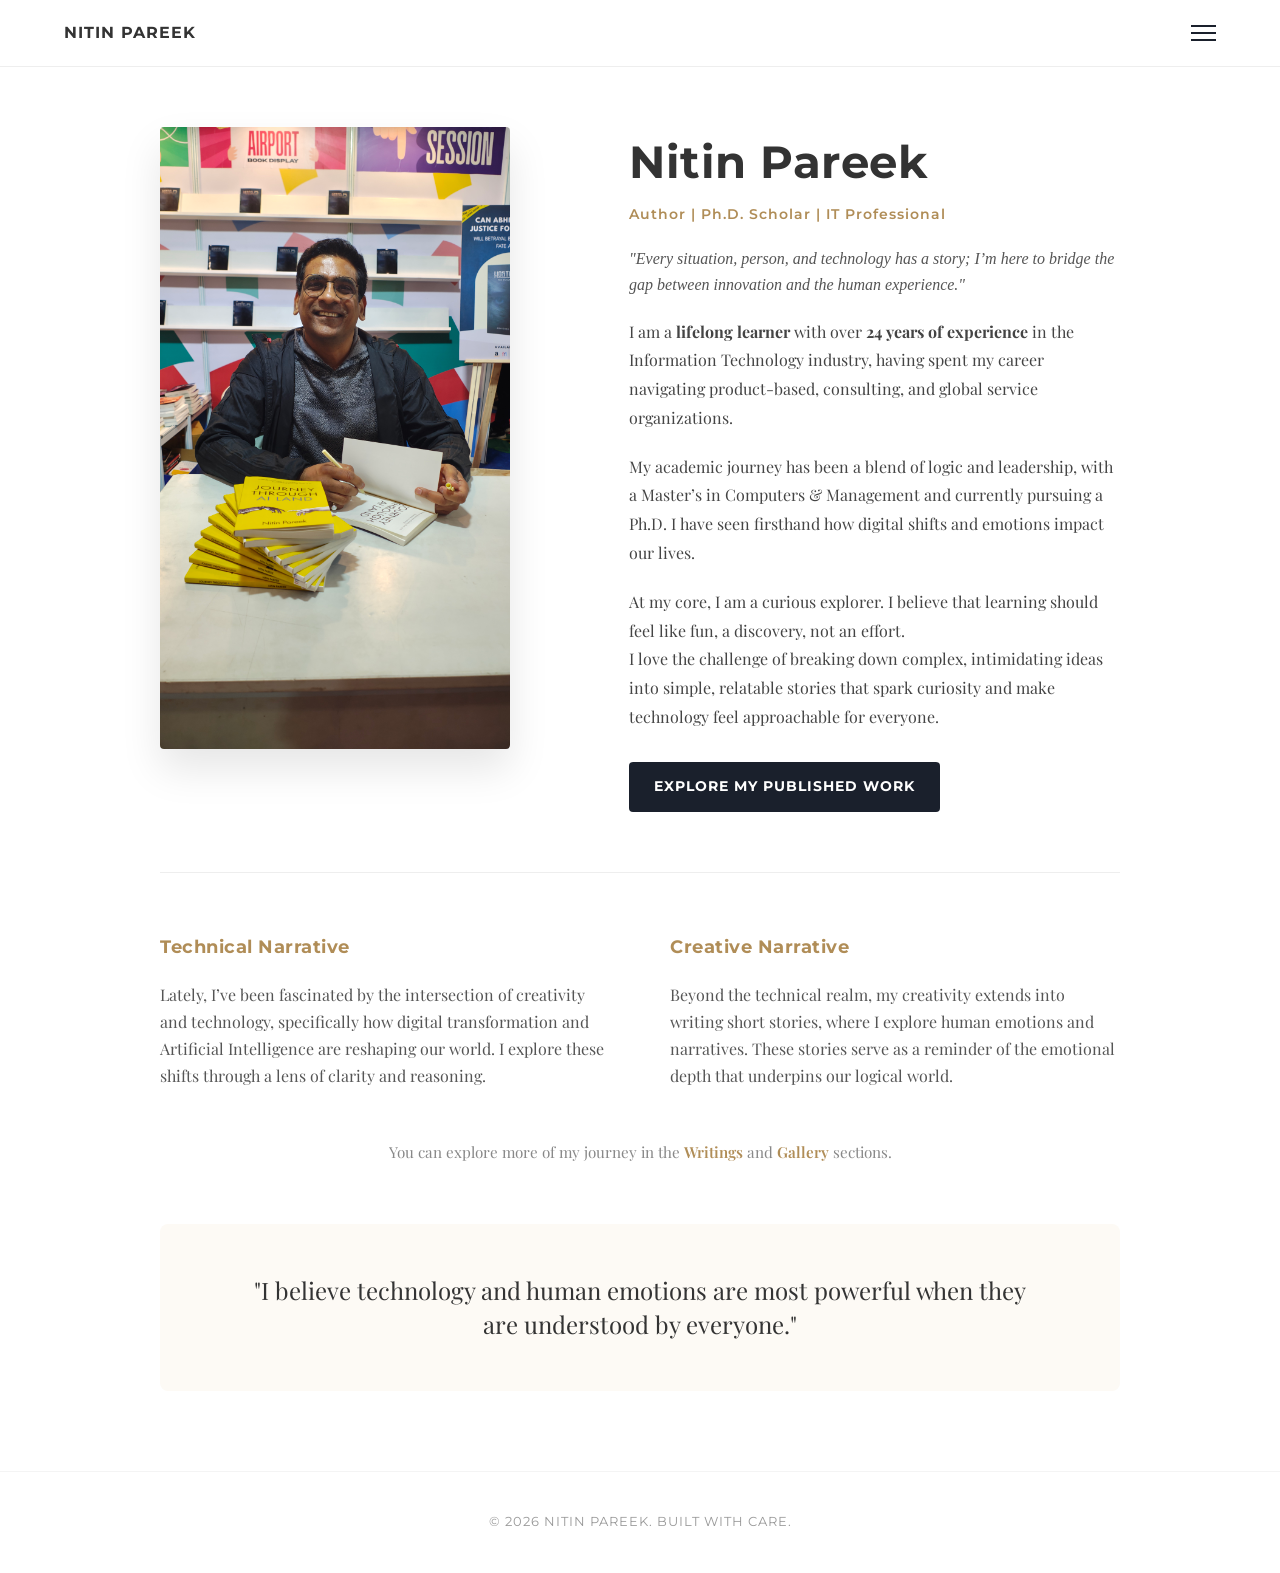
==== commit 926ba214: "Update index.html" ====
--- a/index.html
+++ b/index.html
@@ -26,12 +26,13 @@
 
                 <div class="about-text" style="font-size: 1.0rem; color: #444; line-height: 1.8;">
                     <p style="margin-bottom: 20px;">
-                        With over <strong>25 years of experience</strong> navigating the technology industry across product-based, consulting, and global service organizations, I have seen firsthand how digital shifts impact our lives. My academic journey has been a blend of logic and leadership, with a Master’s in Computers & Management and currently pursuing a Ph.D.
+                        I am a <strong>lifelong learner</strong> with over <strong>24 years of experience</strong> in the Information Technology industry, having spent my career navigating product-based, consulting, and global service organizations.
                     </p>
                     <p style="margin-bottom: 20px;">
-                        At my core, I am a curious explorer. I believe that learning should feel like fun—a discovery, not an effort. 
+                        My academic journey has been a blend of logic and leadership, with a Master’s in Computers & Management and currently pursuing a Ph.D. I have seen firsthand how digital shifts and emotions impact our lives.
                     </p>
                     <p style="margin-bottom: 30px;">
+                        At my core, I am a curious explorer. I believe that learning should feel like fun, a discovery, not an effort.</br>
                         I love the challenge of breaking down complex, intimidating ideas into simple, relatable stories that spark curiosity and make technology feel approachable for everyone.
                     </p>
                     <a href="works.html" class="universal-btn">Explore My Published Work</a>
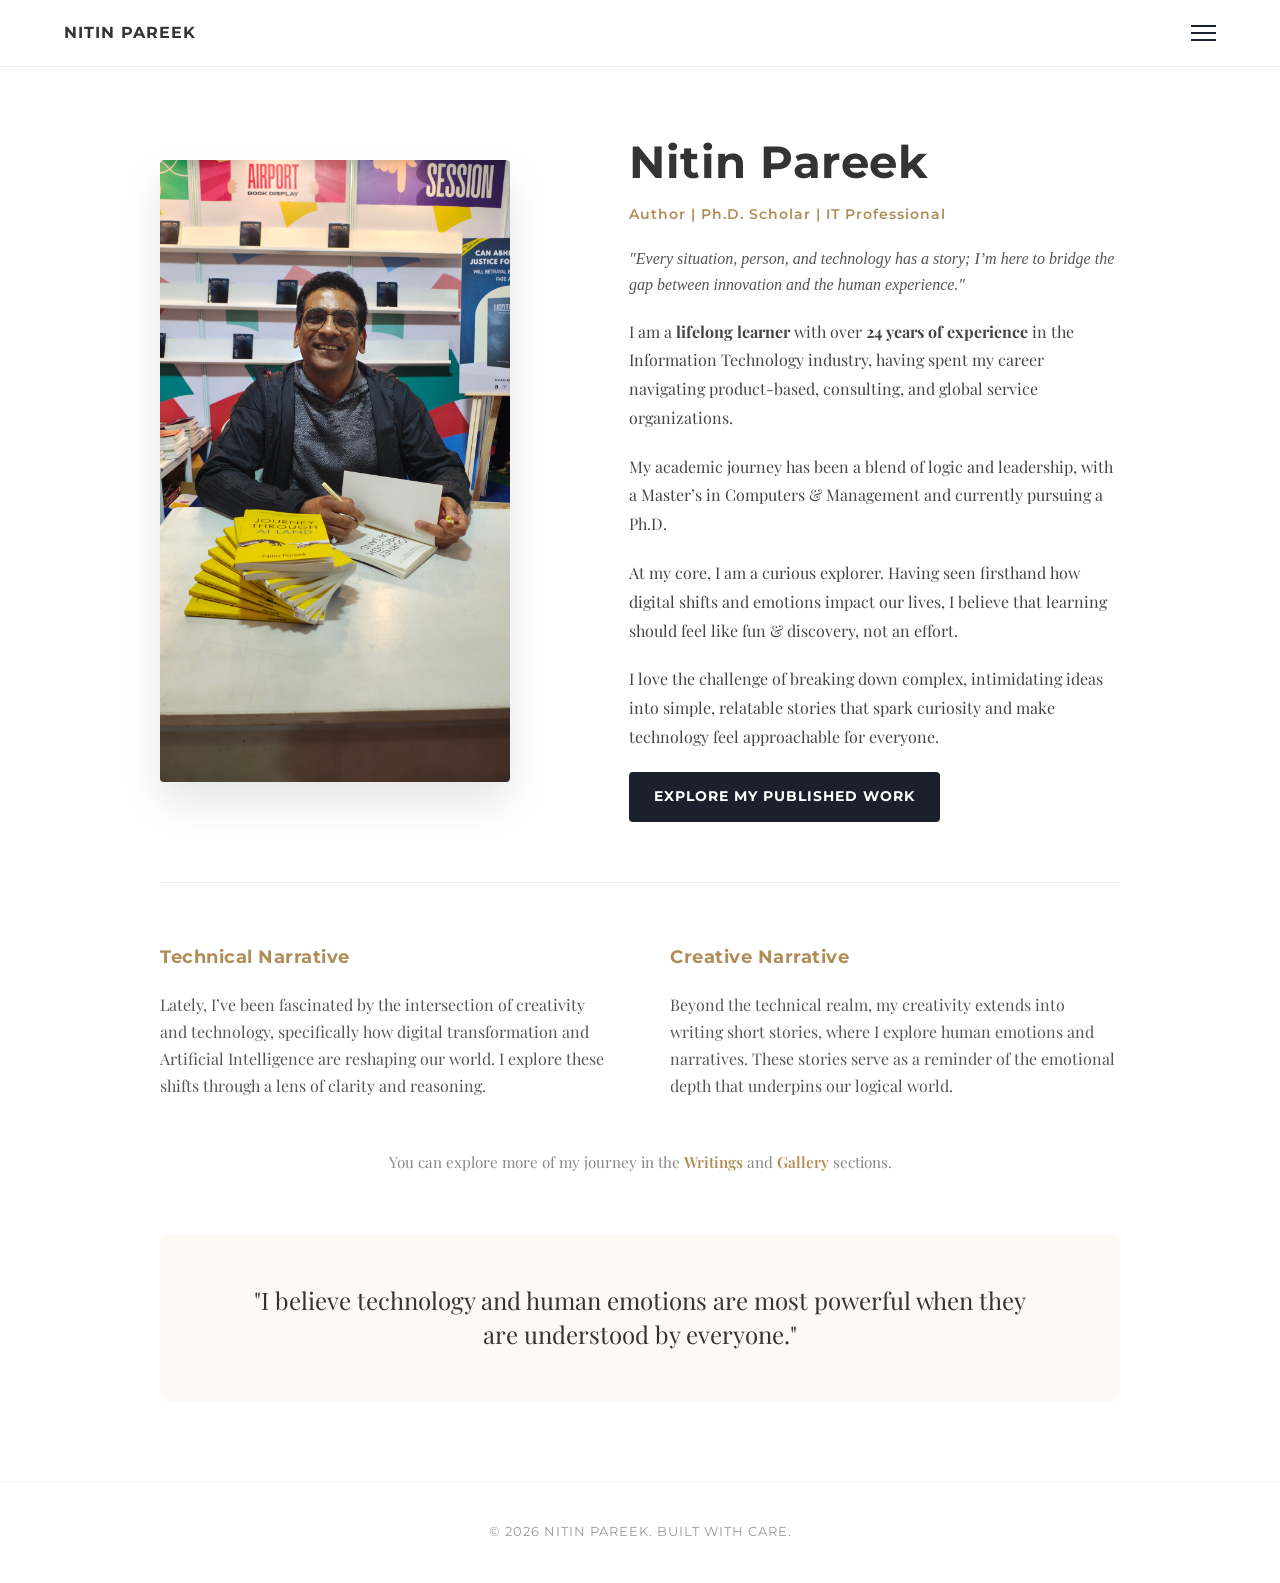
==== commit 6d02ad98: "Update index.html" ====
--- a/index.html
+++ b/index.html
@@ -11,7 +11,7 @@
 <body>
 
     <main class="container">
-        <section class="hero-flex" style="padding: 60px 0; align-items: flex-start; gap: 60px;">
+        <section class="hero-flex" style="padding: 60px 0; align-items: flex-start; align-items: center; gap: 60px;">
             <div class="hero-image" style="flex: 1;">
                 <img src="photos/12.jpg" alt="Nitin Pareek Signing Book" style="width: 100%; border-radius: 4px; box-shadow: 0 20px 40px rgba(0,0,0,0.1);">
             </div>
@@ -29,10 +29,14 @@
                         I am a <strong>lifelong learner</strong> with over <strong>24 years of experience</strong> in the Information Technology industry, having spent my career navigating product-based, consulting, and global service organizations.
                     </p>
                     <p style="margin-bottom: 20px;">
-                        My academic journey has been a blend of logic and leadership, with a Master’s in Computers & Management and currently pursuing a Ph.D. I have seen firsthand how digital shifts and emotions impact our lives.
+                        My academic journey has been a blend of logic and leadership, with a Master’s in Computers & Management and currently pursuing a Ph.D.
                     </p>
-                    <p style="margin-bottom: 30px;">
-                        At my core, I am a curious explorer. I believe that learning should feel like fun, a discovery, not an effort.</br>
+                    
+                    <p style="margin-bottom: 20px;">
+                        At my core, I am a curious explorer. Having seen firsthand how digital shifts and emotions impact our lives, I believe that learning should feel like fun & discovery, not an effort.
+                    </p>
+                    
+                    <p style="margin-bottom: 20px;">   
                         I love the challenge of breaking down complex, intimidating ideas into simple, relatable stories that spark curiosity and make technology feel approachable for everyone.
                     </p>
                     <a href="works.html" class="universal-btn">Explore My Published Work</a>
